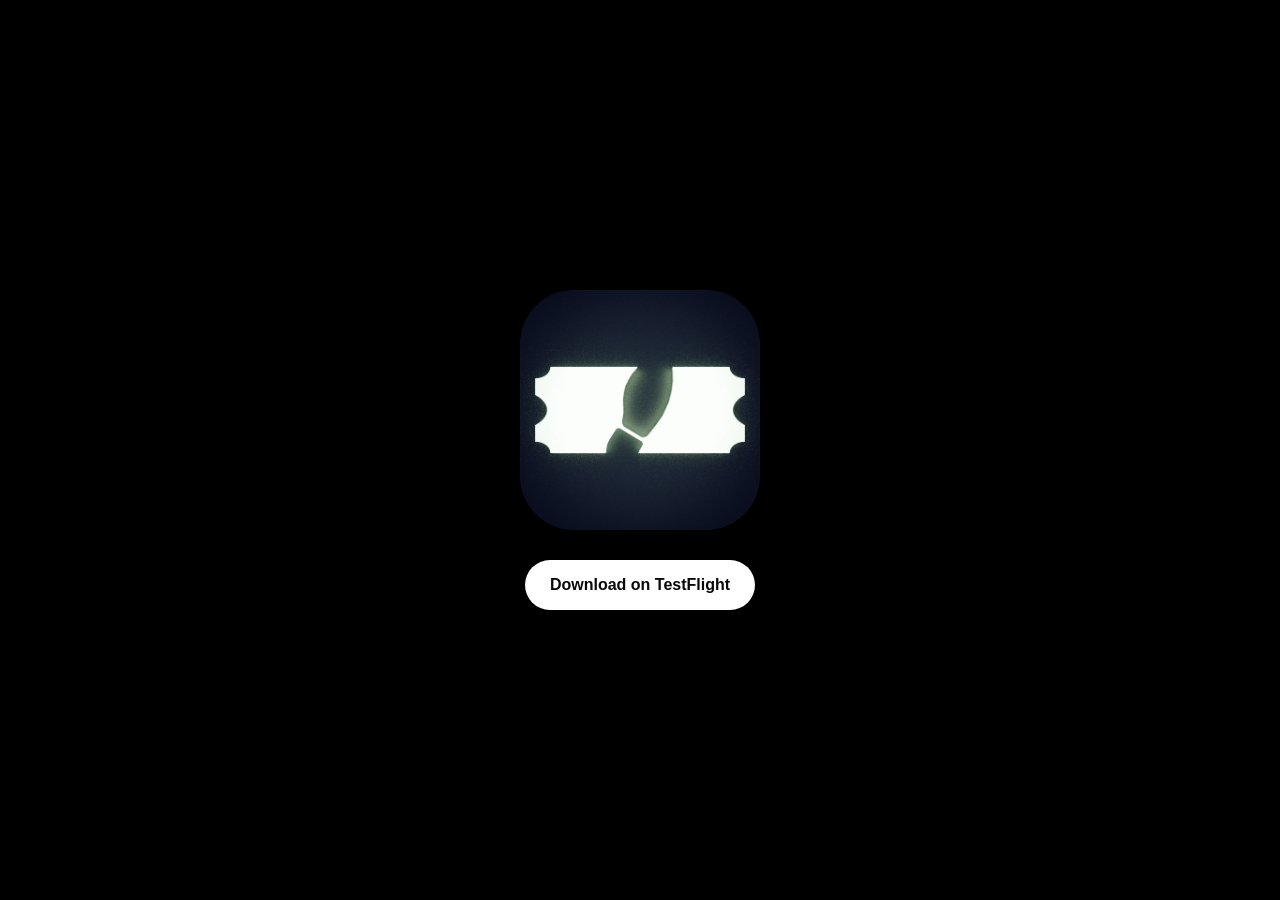
==== index.html @ 6cc43b54 "Add Vestigo landing page" ====
<!doctype html>
<html lang="en">
<head>
  <meta charset="utf-8">
  <meta name="viewport" content="width=device-width, initial-scale=1">
  <meta name="theme-color" content="#000000">
  <meta name="description" content="Get Vestigo on TestFlight.">
  <title>Vestigo</title>
  <link rel="icon" type="image/png" href="vestigo-app-icon.png">
  <style>
    * { box-sizing: border-box; }
    html, body { min-height: 100%; margin: 0; }
    body {
      min-height: 100svh;
      display: grid;
      place-items: center;
      padding: 24px;
      background: #000;
      color: #fff;
      font-family: -apple-system, BlinkMacSystemFont, "Segoe UI", sans-serif;
    }
    main { display: flex; flex-direction: column; align-items: center; gap: 30px; }
    img { display: block; width: min(58vw, 240px); height: auto; border-radius: 22.37%; }
    a {
      display: inline-flex;
      min-height: 50px;
      align-items: center;
      justify-content: center;
      padding: 0 25px;
      border-radius: 999px;
      background: #fff;
      color: #090909;
      font-size: 16px;
      font-weight: 600;
      text-decoration: none;
      transition: background-color 150ms ease, transform 150ms ease;
    }
    a:hover { background: #e7e7e7; transform: translateY(-1px); }
    a:focus-visible { outline: 3px solid #9aeb9a; outline-offset: 4px; }
    @media (prefers-reduced-motion: reduce) { a { transition: none; } }
  </style>
</head>
<body>
  <main aria-label="Vestigo">
    <img src="vestigo-app-icon.png" alt="Vestigo app icon" width="1024" height="1024">
    <a href="https://testflight.apple.com/join/zbvP2WEx">Download on TestFlight</a>
  </main>
</body>
</html>
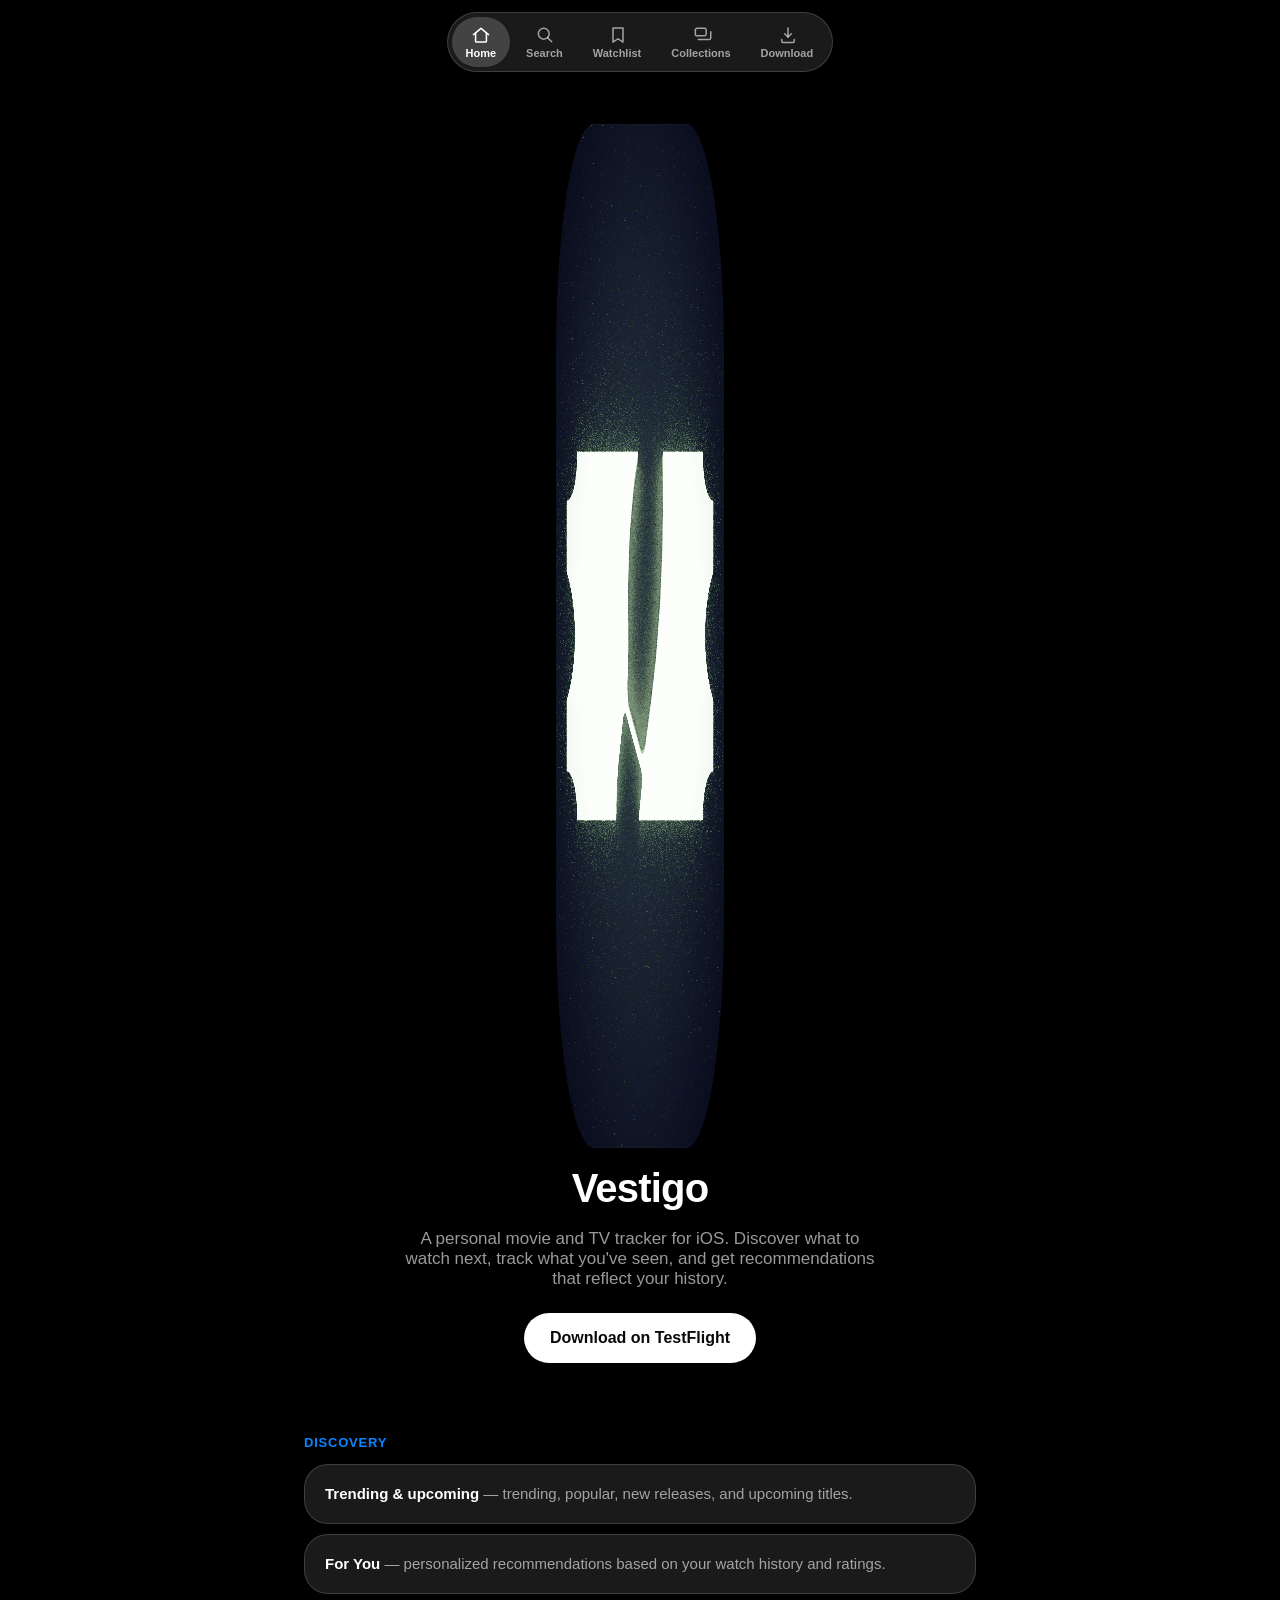
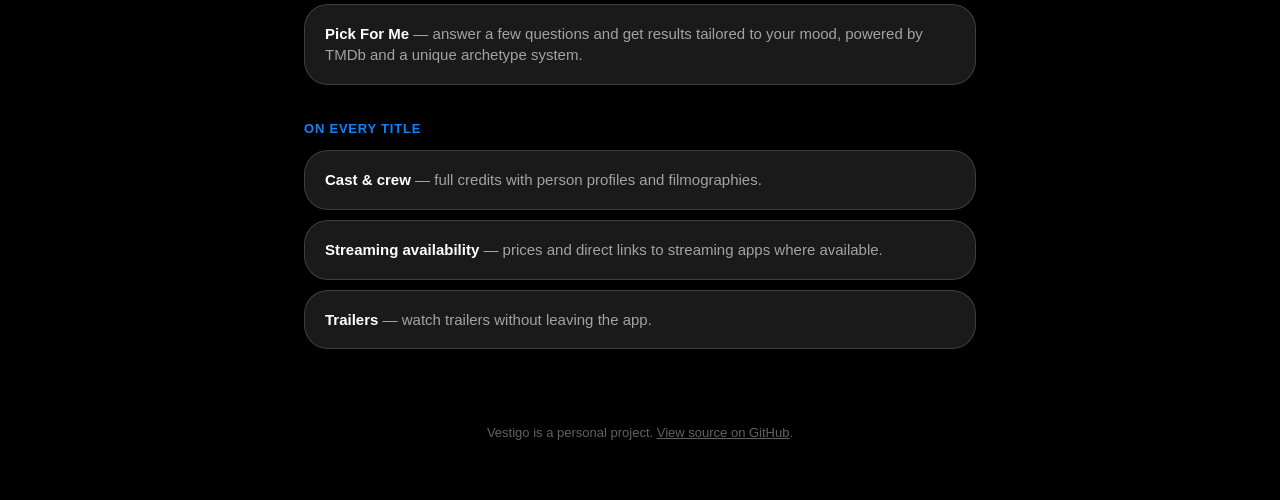
==== commit 0af9e821: "Add friend/media landing pages, five-tab homepage, and AASA config" ====
--- a/index.html
+++ b/index.html
@@ -4,46 +4,269 @@
   <meta charset="utf-8">
   <meta name="viewport" content="width=device-width, initial-scale=1">
   <meta name="theme-color" content="#000000">
-  <meta name="description" content="Get Vestigo on TestFlight.">
-  <title>Vestigo</title>
+  <meta name="description" content="Vestigo — a personal movie and TV tracker for iOS. Discover what to watch next, track what you've seen, and get recommendations that reflect your history.">
+  <title>Vestigo — Track what you watch</title>
   <link rel="icon" type="image/png" href="vestigo-app-icon.png">
+  <link rel="stylesheet" href="assets/site.css">
+  <noscript><style>.fade-in { opacity: 1 !important; transform: none !important; }</style></noscript>
   <style>
-    * { box-sizing: border-box; }
-    html, body { min-height: 100%; margin: 0; }
-    body {
-      min-height: 100svh;
-      display: grid;
-      place-items: center;
-      padding: 24px;
-      background: #000;
-      color: #fff;
-      font-family: -apple-system, BlinkMacSystemFont, "Segoe UI", sans-serif;
-    }
-    main { display: flex; flex-direction: column; align-items: center; gap: 30px; }
-    img { display: block; width: min(58vw, 240px); height: auto; border-radius: 22.37%; }
-    a {
+    header.hero {
+      display: flex;
+      flex-direction: column;
+      align-items: center;
+      text-align: center;
+      gap: 18px;
+      padding: 40px 0 36px;
+    }
+    h1.title {
+      font-size: clamp(28px, 6vw, 40px);
+      font-weight: 800;
+      letter-spacing: -0.02em;
+      margin: 0;
+    }
+    p.tagline {
+      font-size: 17px;
+      color: var(--text-secondary);
+      max-width: 480px;
+      margin: 0;
+    }
+    .hero-actions { display: flex; gap: 12px; flex-wrap: wrap; justify-content: center; margin-top: 6px; }
+
+    /* Tab nav — mirrors the app's own five-tab TabView (Home, Search,
+       Watchlist, Collections, Friends), with Friends swapped for the
+       web-only Download tab since there's no account system here. */
+    nav.tabs {
+      position: sticky;
+      top: 0;
+      z-index: 10;
+      display: flex;
+      justify-content: center;
+      padding: 12px 0;
+      background: linear-gradient(to bottom, rgba(0,0,0,0.97), rgba(0,0,0,0.8) 70%, transparent);
+    }
+    .tab-bar {
       display: inline-flex;
-      min-height: 50px;
+      gap: 2px;
+      padding: 4px;
+      border-radius: var(--radius-pill);
+      background: var(--glass-fill);
+      border: 1px solid var(--glass-stroke);
+      backdrop-filter: blur(20px);
+      -webkit-backdrop-filter: blur(20px);
+      max-width: 100%;
+      overflow-x: auto;
+    }
+    .tab-btn {
+      display: flex;
+      flex-direction: column;
+      align-items: center;
+      gap: 2px;
+      border: none;
+      background: transparent;
+      color: var(--text-secondary);
+      font-size: 11px;
+      font-weight: 600;
+      padding: 8px 14px;
+      border-radius: calc(var(--radius-pill) - 4px);
+      cursor: pointer;
+      transition: background-color 200ms ease, color 200ms ease;
+      white-space: nowrap;
+    }
+    .tab-btn svg { width: 20px; height: 20px; }
+    .tab-btn.active {
+      background: rgba(255, 255, 255, 0.18);
+      color: var(--text);
+    }
+
+    section.panel { display: none; }
+    section.panel.active { display: block; }
+
+    .feature-group { margin: 36px 0; }
+    .feature-group h2 {
+      font-size: 13px;
+      font-weight: 700;
+      text-transform: uppercase;
+      letter-spacing: 0.06em;
+      color: var(--accent);
+      margin: 0 0 14px;
+    }
+    .feature-card {
+      padding: 18px 20px;
+      margin-bottom: 10px;
+    }
+    .feature-card p { margin: 0; color: var(--text-secondary); font-size: 15px; line-height: 1.45; }
+    .feature-card strong { color: var(--text); font-weight: 600; }
+
+    .panel-intro { text-align: center; padding: 44px 0 8px; }
+    .panel-intro .icon-badge {
+      width: 56px;
+      height: 56px;
+      border-radius: 16px;
+      display: flex;
       align-items: center;
       justify-content: center;
-      padding: 0 25px;
-      border-radius: 999px;
-      background: #fff;
-      color: #090909;
-      font-size: 16px;
-      font-weight: 600;
-      text-decoration: none;
-      transition: background-color 150ms ease, transform 150ms ease;
-    }
-    a:hover { background: #e7e7e7; transform: translateY(-1px); }
-    a:focus-visible { outline: 3px solid #9aeb9a; outline-offset: 4px; }
-    @media (prefers-reduced-motion: reduce) { a { transition: none; } }
+      margin: 0 auto 16px;
+      color: var(--accent);
+    }
+    .panel-intro .icon-badge svg { width: 28px; height: 28px; }
+    .panel-intro h1 { font-size: 26px; margin: 0 0 8px; }
+    .panel-intro p { color: var(--text-secondary); margin: 0 auto; max-width: 440px; }
+
+    .download-panel {
+      display: flex;
+      flex-direction: column;
+      align-items: center;
+      text-align: center;
+      gap: 22px;
+      padding: 44px 0 80px;
+    }
+    .download-panel .glass { padding: 28px 24px; width: 100%; max-width: 420px; }
+
+    footer {
+      text-align: center;
+      padding: 40px 0 60px;
+      color: var(--text-tertiary);
+      font-size: 13px;
+    }
+    footer a { text-decoration: underline; }
   </style>
 </head>
 <body>
-  <main aria-label="Vestigo">
-    <img src="vestigo-app-icon.png" alt="Vestigo app icon" width="1024" height="1024">
-    <a href="https://testflight.apple.com/join/zbvP2WEx">Download on TestFlight</a>
+  <nav class="tabs">
+    <div class="tab-bar" role="tablist" aria-label="Vestigo site sections">
+      <button class="tab-btn active" data-panel="home" role="tab" aria-selected="true">
+        <svg viewBox="0 0 24 24" fill="none" stroke="currentColor" stroke-width="1.8" stroke-linecap="round" stroke-linejoin="round"><path d="M3 11.5 12 4l9 7.5"/><path d="M5.5 10v9.5A1 1 0 0 0 6.5 20.5h11a1 1 0 0 0 1-1V10"/></svg>
+        Home
+      </button>
+      <button class="tab-btn" data-panel="search" role="tab" aria-selected="false">
+        <svg viewBox="0 0 24 24" fill="none" stroke="currentColor" stroke-width="1.8" stroke-linecap="round" stroke-linejoin="round"><circle cx="10.5" cy="10.5" r="6.5"/><path d="M20 20l-4.8-4.8"/></svg>
+        Search
+      </button>
+      <button class="tab-btn" data-panel="watchlist" role="tab" aria-selected="false">
+        <svg viewBox="0 0 24 24" fill="none" stroke="currentColor" stroke-width="1.8" stroke-linecap="round" stroke-linejoin="round"><path d="M6 3.5h12v17l-6-4-6 4z"/></svg>
+        Watchlist
+      </button>
+      <button class="tab-btn" data-panel="collections" role="tab" aria-selected="false">
+        <svg viewBox="0 0 24 24" fill="none" stroke="currentColor" stroke-width="1.8" stroke-linecap="round" stroke-linejoin="round"><rect x="4" y="4" width="13" height="9" rx="2"/><path d="M7.5 17.5h13a2 2 0 0 0 2-2V8"/></svg>
+        Collections
+      </button>
+      <button class="tab-btn" data-panel="download" role="tab" aria-selected="false">
+        <svg viewBox="0 0 24 24" fill="none" stroke="currentColor" stroke-width="1.8" stroke-linecap="round" stroke-linejoin="round"><path d="M12 3.5v11"/><path d="M8 10.5l4 4 4-4"/><path d="M4.5 17.5v2A1.5 1.5 0 0 0 6 21h12a1.5 1.5 0 0 0 1.5-1.5v-2"/></svg>
+        Download
+      </button>
+    </div>
+  </nav>
+
+  <main class="wrap">
+    <section id="panel-home" class="panel active">
+      <header class="hero fade-in">
+        <img src="vestigo-app-icon.png" alt="Vestigo app icon" class="app-icon" width="1024" height="1024">
+        <h1 class="title">Vestigo</h1>
+        <p class="tagline">A personal movie and TV tracker for iOS. Discover what to watch next, track what you've seen, and get recommendations that reflect your history.</p>
+        <div class="hero-actions">
+          <a class="btn btn-primary" href="https://testflight.apple.com/join/zbvP2WEx" target="_blank" rel="noopener noreferrer">Download on TestFlight</a>
+        </div>
+      </header>
+
+      <div class="feature-group fade-in">
+        <h2>Discovery</h2>
+        <div class="glass feature-card"><p><strong>Trending &amp; upcoming</strong> — trending, popular, new releases, and upcoming titles.</p></div>
+        <div class="glass feature-card"><p><strong>For You</strong> — personalized recommendations based on your watch history and ratings.</p></div>
+        <div class="glass feature-card"><p><strong>Pick For Me</strong> — answer a few questions and get results tailored to your mood, powered by TMDb and a unique archetype system.</p></div>
+      </div>
+
+      <div class="feature-group fade-in">
+        <h2>On every title</h2>
+        <div class="glass feature-card"><p><strong>Cast &amp; crew</strong> — full credits with person profiles and filmographies.</p></div>
+        <div class="glass feature-card"><p><strong>Streaming availability</strong> — prices and direct links to streaming apps where available.</p></div>
+        <div class="glass feature-card"><p><strong>Trailers</strong> — watch trailers without leaving the app.</p></div>
+      </div>
+    </section>
+
+    <section id="panel-search" class="panel">
+      <div class="panel-intro fade-in">
+        <div class="icon-badge glass"><svg viewBox="0 0 24 24" fill="none" stroke="currentColor" stroke-width="1.8" stroke-linecap="round" stroke-linejoin="round"><circle cx="10.5" cy="10.5" r="6.5"/><path d="M20 20l-4.8-4.8"/></svg></div>
+        <h1>Search</h1>
+        <p>Find exactly what you're in the mood for.</p>
+      </div>
+      <div class="feature-group fade-in">
+        <div class="glass feature-card"><p><strong>Find anything</strong> — search titles or people by name.</p></div>
+        <div class="glass feature-card"><p><strong>Genre browsing</strong> — collections for every genre and franchise, right from the empty state.</p></div>
+        <div class="glass feature-card"><p><strong>Filters</strong> — narrow results by runtime, release date, and minimum rating.</p></div>
+      </div>
+    </section>
+
+    <section id="panel-watchlist" class="panel">
+      <div class="panel-intro fade-in">
+        <div class="icon-badge glass"><svg viewBox="0 0 24 24" fill="none" stroke="currentColor" stroke-width="1.8" stroke-linecap="round" stroke-linejoin="round"><path d="M6 3.5h12v17l-6-4-6 4z"/></svg></div>
+        <h1>Watchlist</h1>
+        <p>Everything you've saved, and everything you've seen.</p>
+      </div>
+      <div class="feature-group fade-in">
+        <div class="glass feature-card"><p><strong>Watched &amp; watchlist</strong> — mark movies and series as watched or save them for later.</p></div>
+        <div class="glass feature-card"><p><strong>Ratings</strong> — rate what you've seen from 1–5, with half-star increments.</p></div>
+        <div class="glass feature-card"><p><strong>Episode progress</strong> — track season and episode progress for TV series.</p></div>
+        <div class="glass feature-card"><p><strong>Not interested</strong> — hide items you don't want to see again.</p></div>
+      </div>
+    </section>
+
+    <section id="panel-collections" class="panel">
+      <div class="panel-intro fade-in">
+        <div class="icon-badge glass"><svg viewBox="0 0 24 24" fill="none" stroke="currentColor" stroke-width="1.8" stroke-linecap="round" stroke-linejoin="round"><rect x="4" y="4" width="13" height="9" rx="2"/><path d="M7.5 17.5h13a2 2 0 0 0 2-2V8"/></svg></div>
+        <h1>Collections</h1>
+        <p>Organize your library, your way — or let Vestigo do it.</p>
+      </div>
+      <div class="feature-group fade-in">
+        <div class="glass feature-card"><p><strong>Custom collections</strong> — group titles any way you like.</p></div>
+        <div class="glass feature-card"><p><strong>Automatic grouping</strong> — franchise and series collections are suggested automatically as you log more titles.</p></div>
+      </div>
+    </section>
+
+    <section id="panel-download" class="panel">
+      <div class="download-panel fade-in">
+        <img src="vestigo-app-icon.png" alt="Vestigo app icon" class="app-icon" width="1024" height="1024">
+        <h1 class="title">Get Vestigo</h1>
+        <div class="glass">
+          <p class="sub" style="margin: 0 0 16px;">Vestigo is currently distributed through TestFlight while it's in beta.</p>
+          <a class="btn btn-primary btn-block" href="https://testflight.apple.com/join/zbvP2WEx" target="_blank" rel="noopener noreferrer">Download on TestFlight</a>
+        </div>
+        <p class="small">iOS 26.0 or later required.</p>
+        <p class="small">Friends, watchlists, and collections all live in the app itself — no account or website login needed. Add friends via invite link or QR code once you're in.</p>
+      </div>
+    </section>
   </main>
+
+  <footer>
+    Vestigo is a personal project. <a href="https://github.com/jbhswift/Vestigo" target="_blank" rel="noopener noreferrer">View source on GitHub</a>.
+  </footer>
+
+  <script src="assets/site.js"></script>
+  <script>
+    document.querySelectorAll(".tab-btn").forEach((btn) => {
+      btn.addEventListener("click", () => {
+        document.querySelectorAll(".tab-btn").forEach((b) => {
+          b.classList.remove("active");
+          b.setAttribute("aria-selected", "false");
+        });
+        btn.classList.add("active");
+        btn.setAttribute("aria-selected", "true");
+
+        const target = btn.dataset.panel;
+        document.querySelectorAll(".panel").forEach((panel) => {
+          panel.classList.toggle("active", panel.id === `panel-${target}`);
+        });
+
+        window.scrollTo({ top: 0, behavior: "instant" });
+        history.replaceState(null, "", target === "home" ? "#" : `#${target}`);
+        initFadeInOnScroll();
+      });
+    });
+
+    const initialTab = location.hash.replace("#", "") || "home";
+    const initialBtn = document.querySelector(`.tab-btn[data-panel="${initialTab}"]`);
+    if (initialBtn && initialTab !== "home") initialBtn.click();
+
+    initFadeInOnScroll();
+  </script>
 </body>
 </html>
--- a/assets/site.css
+++ b/assets/site.css
@@ -0,0 +1,118 @@
+/* Vestigo web design system — mirrors the iOS app's dark theme, liquid-glass
+   cards, and pill buttons (see Vestigo/Views/ViewModifiers.swift liquidGlass). */
+
+:root {
+  color-scheme: dark;
+  --bg: #000000;
+  --bg-elevated: #0a0a0a;
+  --text: #ffffff;
+  --text-secondary: rgba(255, 255, 255, 0.6);
+  --text-tertiary: rgba(255, 255, 255, 0.38);
+  --accent: #0a84ff;
+  --glass-fill: rgba(255, 255, 255, 0.10);
+  --glass-fill-strong: rgba(255, 255, 255, 0.16);
+  --glass-stroke: rgba(255, 255, 255, 0.16);
+  --glass-shadow: rgba(0, 0, 0, 0.22);
+  --radius-card: 24px;
+  --radius-sheet: 32px;
+  --radius-pill: 999px;
+  --max-width: 720px;
+}
+
+* { box-sizing: border-box; }
+
+html, body {
+  margin: 0;
+  min-height: 100%;
+}
+
+body {
+  min-height: 100svh;
+  background: var(--bg);
+  color: var(--text);
+  font-family: -apple-system, BlinkMacSystemFont, "SF Pro Text", "Segoe UI", sans-serif;
+  -webkit-font-smoothing: antialiased;
+}
+
+img { display: block; max-width: 100%; }
+
+a { color: inherit; text-decoration: none; }
+
+.wrap {
+  max-width: var(--max-width);
+  margin: 0 auto;
+  padding: 0 24px;
+}
+
+/* Liquid-glass surface — translucent fill + hairline stroke + soft shadow,
+   matching LiquidGlassModifier's pre-iOS-26 fallback (ultraThinMaterial). */
+.glass {
+  background: var(--glass-fill);
+  border: 1px solid var(--glass-stroke);
+  border-radius: var(--radius-card);
+  backdrop-filter: blur(20px);
+  -webkit-backdrop-filter: blur(20px);
+  box-shadow: 0 10px 18px var(--glass-shadow);
+}
+
+/* Pill buttons */
+.btn {
+  display: inline-flex;
+  align-items: center;
+  justify-content: center;
+  gap: 8px;
+  min-height: 50px;
+  padding: 0 26px;
+  border-radius: var(--radius-pill);
+  font-size: 16px;
+  font-weight: 600;
+  border: none;
+  cursor: pointer;
+  transition: background-color 150ms ease, transform 150ms ease, opacity 150ms ease;
+  white-space: nowrap;
+}
+
+.btn:active { transform: translateY(1px) scale(0.98); }
+
+.btn-primary {
+  background: #ffffff;
+  color: #090909;
+}
+.btn-primary:hover { background: #e7e7e7; }
+
+.btn-glass {
+  background: var(--glass-fill-strong);
+  color: var(--text);
+  border: 1px solid var(--glass-stroke);
+  backdrop-filter: blur(20px);
+  -webkit-backdrop-filter: blur(20px);
+}
+.btn-glass:hover { background: rgba(255, 255, 255, 0.22); }
+
+.btn-block { width: 100%; }
+
+.btn:disabled { opacity: 0.5; cursor: default; }
+
+@media (prefers-reduced-motion: reduce) {
+  .btn, .fade-in { transition: none; }
+}
+
+/* Scroll/entrance animation, applied via IntersectionObserver in site.js */
+.fade-in {
+  opacity: 0;
+  transform: translateY(16px);
+  transition: opacity 600ms ease, transform 600ms ease;
+}
+.fade-in.is-visible {
+  opacity: 1;
+  transform: translateY(0);
+}
+
+.app-icon {
+  width: min(40vw, 168px);
+  border-radius: 22.37%; /* matches the app icon's own squircle mask */
+  box-shadow: 0 12px 32px rgba(0, 0, 0, 0.5);
+}
+
+.small { font-size: 13px; color: var(--text-tertiary); }
+.sub { color: var(--text-secondary); }
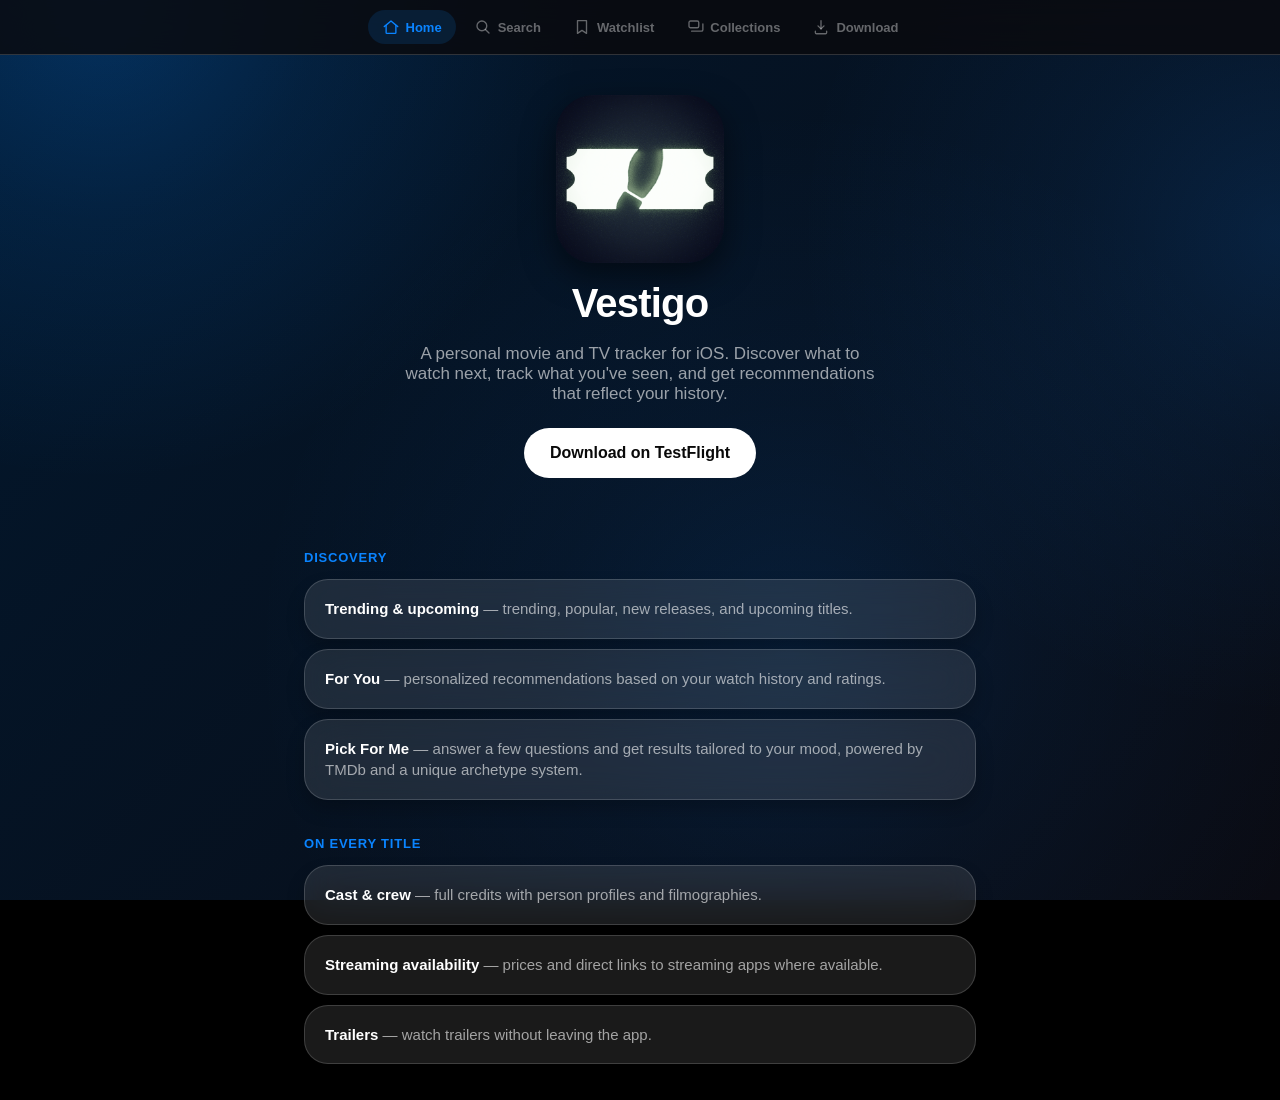
==== commit e17ed7cc: "Fix icon stretch, top nav, glass button, soften background glow, add About section" ====
--- a/index.html
+++ b/index.html
@@ -32,7 +32,7 @@
     }
     .hero-actions { display: flex; gap: 12px; flex-wrap: wrap; justify-content: center; margin-top: 6px; }
 
-    /* Tab nav — mirrors the app's own five-tab TabView (Home, Search,
+    /* Tab bar — a top menu bar covering the app's own five tabs (Home, Search,
        Watchlist, Collections, Friends), with Friends swapped for the
        web-only Download tab since there's no account system here. */
     nav.tabs {
@@ -41,41 +41,37 @@
       z-index: 10;
       display: flex;
       justify-content: center;
-      padding: 12px 0;
-      background: linear-gradient(to bottom, rgba(0,0,0,0.97), rgba(0,0,0,0.8) 70%, transparent);
-    }
-    .tab-bar {
-      display: inline-flex;
-      gap: 2px;
-      padding: 4px;
-      border-radius: var(--radius-pill);
-      background: var(--glass-fill);
-      border: 1px solid var(--glass-stroke);
+      gap: 4px;
+      padding: 10px max(12px, env(safe-area-inset-left));
+      background: rgba(10, 10, 14, 0.82);
+      border-bottom: 1px solid var(--glass-stroke);
       backdrop-filter: blur(20px);
       -webkit-backdrop-filter: blur(20px);
-      max-width: 100%;
       overflow-x: auto;
     }
     .tab-btn {
       display: flex;
-      flex-direction: column;
       align-items: center;
-      gap: 2px;
+      gap: 6px;
       border: none;
       background: transparent;
-      color: var(--text-secondary);
-      font-size: 11px;
+      color: var(--text-tertiary);
+      font-size: 13px;
       font-weight: 600;
       padding: 8px 14px;
-      border-radius: calc(var(--radius-pill) - 4px);
+      border-radius: var(--radius-pill);
       cursor: pointer;
-      transition: background-color 200ms ease, color 200ms ease;
+      transition: color 200ms ease, background-color 200ms ease;
       white-space: nowrap;
     }
-    .tab-btn svg { width: 20px; height: 20px; }
-    .tab-btn.active {
-      background: rgba(255, 255, 255, 0.18);
-      color: var(--text);
+    .tab-btn svg { width: 18px; height: 18px; flex-shrink: 0; }
+    .tab-btn.active { color: var(--accent); background: rgba(10, 132, 255, 0.14); }
+
+    /* Icon-only on narrow phones — five icon+label pairs don't fit under ~430px. */
+    @media (max-width: 430px) {
+      nav.tabs { gap: 2px; padding: 8px max(6px, env(safe-area-inset-left)); }
+      .tab-btn { padding: 8px 12px; }
+      .tab-btn .label { display: none; }
     }
 
     section.panel { display: none; }
@@ -118,43 +114,69 @@
       align-items: center;
       text-align: center;
       gap: 22px;
-      padding: 44px 0 80px;
+      padding: 44px 0 24px;
     }
     .download-panel .glass { padding: 28px 24px; width: 100%; max-width: 420px; }
 
-    footer {
+    /* About — mirrors AboutInfoView.swift's Settings > About tab. */
+    .about-section {
       text-align: center;
-      padding: 40px 0 60px;
-      color: var(--text-tertiary);
-      font-size: 13px;
-    }
-    footer a { text-decoration: underline; }
+      padding: 8px 0 48px;
+      border-top: 1px solid var(--glass-stroke);
+      margin-top: 8px;
+    }
+    .about-section h2 {
+      font-size: 22px;
+      font-weight: 800;
+      margin: 32px 0 4px;
+    }
+    .about-links { display: flex; gap: 10px; justify-content: center; margin: 18px 0; flex-wrap: wrap; }
+    .about-links .btn { padding: 0 18px; min-height: 40px; font-size: 14px; }
+    .about-disclaimers {
+      display: flex;
+      flex-direction: column;
+      gap: 8px;
+      max-width: 480px;
+      margin: 0 auto 32px;
+    }
+    .about-disclaimers p { margin: 0; font-size: 13px; color: var(--text-tertiary); }
+    .attribution-intro { max-width: 480px; margin: 0 auto 20px; }
+    .attribution-list { display: flex; flex-direction: column; gap: 14px; max-width: 440px; margin: 0 auto; }
+    .attribution-row {
+      display: flex;
+      flex-direction: column;
+      gap: 2px;
+      padding: 14px 18px;
+      border-radius: 16px;
+      transition: background-color 150ms ease;
+    }
+    .attribution-row:hover { background: rgba(255, 255, 255, 0.06); }
+    .attribution-name { font-size: 14px; font-weight: 700; }
+    .attribution-desc { font-size: 12.5px; color: var(--text-tertiary); line-height: 1.4; }
   </style>
 </head>
 <body>
-  <nav class="tabs">
-    <div class="tab-bar" role="tablist" aria-label="Vestigo site sections">
-      <button class="tab-btn active" data-panel="home" role="tab" aria-selected="true">
-        <svg viewBox="0 0 24 24" fill="none" stroke="currentColor" stroke-width="1.8" stroke-linecap="round" stroke-linejoin="round"><path d="M3 11.5 12 4l9 7.5"/><path d="M5.5 10v9.5A1 1 0 0 0 6.5 20.5h11a1 1 0 0 0 1-1V10"/></svg>
-        Home
-      </button>
-      <button class="tab-btn" data-panel="search" role="tab" aria-selected="false">
-        <svg viewBox="0 0 24 24" fill="none" stroke="currentColor" stroke-width="1.8" stroke-linecap="round" stroke-linejoin="round"><circle cx="10.5" cy="10.5" r="6.5"/><path d="M20 20l-4.8-4.8"/></svg>
-        Search
-      </button>
-      <button class="tab-btn" data-panel="watchlist" role="tab" aria-selected="false">
-        <svg viewBox="0 0 24 24" fill="none" stroke="currentColor" stroke-width="1.8" stroke-linecap="round" stroke-linejoin="round"><path d="M6 3.5h12v17l-6-4-6 4z"/></svg>
-        Watchlist
-      </button>
-      <button class="tab-btn" data-panel="collections" role="tab" aria-selected="false">
-        <svg viewBox="0 0 24 24" fill="none" stroke="currentColor" stroke-width="1.8" stroke-linecap="round" stroke-linejoin="round"><rect x="4" y="4" width="13" height="9" rx="2"/><path d="M7.5 17.5h13a2 2 0 0 0 2-2V8"/></svg>
-        Collections
-      </button>
-      <button class="tab-btn" data-panel="download" role="tab" aria-selected="false">
-        <svg viewBox="0 0 24 24" fill="none" stroke="currentColor" stroke-width="1.8" stroke-linecap="round" stroke-linejoin="round"><path d="M12 3.5v11"/><path d="M8 10.5l4 4 4-4"/><path d="M4.5 17.5v2A1.5 1.5 0 0 0 6 21h12a1.5 1.5 0 0 0 1.5-1.5v-2"/></svg>
-        Download
-      </button>
-    </div>
+  <nav class="tabs" role="tablist" aria-label="Vestigo site sections">
+    <button class="tab-btn active" data-panel="home" role="tab" aria-selected="true">
+      <svg viewBox="0 0 24 24" fill="none" stroke="currentColor" stroke-width="1.8" stroke-linecap="round" stroke-linejoin="round"><path d="M3 11.5 12 4l9 7.5"/><path d="M5.5 10v9.5A1 1 0 0 0 6.5 20.5h11a1 1 0 0 0 1-1V10"/></svg>
+      <span class="label">Home</span>
+    </button>
+    <button class="tab-btn" data-panel="search" role="tab" aria-selected="false">
+      <svg viewBox="0 0 24 24" fill="none" stroke="currentColor" stroke-width="1.8" stroke-linecap="round" stroke-linejoin="round"><circle cx="10.5" cy="10.5" r="6.5"/><path d="M20 20l-4.8-4.8"/></svg>
+      <span class="label">Search</span>
+    </button>
+    <button class="tab-btn" data-panel="watchlist" role="tab" aria-selected="false">
+      <svg viewBox="0 0 24 24" fill="none" stroke="currentColor" stroke-width="1.8" stroke-linecap="round" stroke-linejoin="round"><path d="M6 3.5h12v17l-6-4-6 4z"/></svg>
+      <span class="label">Watchlist</span>
+    </button>
+    <button class="tab-btn" data-panel="collections" role="tab" aria-selected="false">
+      <svg viewBox="0 0 24 24" fill="none" stroke="currentColor" stroke-width="1.8" stroke-linecap="round" stroke-linejoin="round"><rect x="4" y="4" width="13" height="9" rx="2"/><path d="M7.5 17.5h13a2 2 0 0 0 2-2V8"/></svg>
+      <span class="label">Collections</span>
+    </button>
+    <button class="tab-btn" data-panel="download" role="tab" aria-selected="false">
+      <svg viewBox="0 0 24 24" fill="none" stroke="currentColor" stroke-width="1.8" stroke-linecap="round" stroke-linejoin="round"><path d="M12 3.5v11"/><path d="M8 10.5l4 4 4-4"/><path d="M4.5 17.5v2A1.5 1.5 0 0 0 6 21h12a1.5 1.5 0 0 0 1.5-1.5v-2"/></svg>
+      <span class="label">Download</span>
+    </button>
   </nav>
 
   <main class="wrap">
@@ -231,14 +253,55 @@
           <a class="btn btn-primary btn-block" href="https://testflight.apple.com/join/zbvP2WEx" target="_blank" rel="noopener noreferrer">Download on TestFlight</a>
         </div>
         <p class="small">iOS 26.0 or later required.</p>
-        <p class="small">Friends, watchlists, and collections all live in the app itself — no account or website login needed. Add friends via invite link or QR code once you're in.</p>
+      </div>
+
+      <div class="about-section fade-in">
+        <h2>About</h2>
+        <p class="sub">Created by Jojo Hyman.</p>
+        <div class="about-links">
+          <a class="btn btn-ghost" href="https://github.com/Kyrbiis/Vestigo" target="_blank" rel="noopener noreferrer">GitHub</a>
+          <a class="btn btn-ghost" href="mailto:vestigosupport@gmail.com">Send Feedback</a>
+        </div>
+        <div class="about-disclaimers">
+          <p>Your library and preferences are stored on-device and in iCloud where enabled.</p>
+          <p>Vestigo was vibe coded: AI assisted with code implementation, while the product thinking, decisions, review, and non-coding work were all done by people.</p>
+          <p>Vestigo is not affiliated with TMDB, IMDb, OMDb, TheTVDB, Watchmode, YouTube, Wikimedia, or their parent companies.</p>
+        </div>
+
+        <p class="sub attribution-intro">Vestigo combines catalog, ratings, recommendations, availability, trailer, and open-knowledge data from the following services:</p>
+        <div class="attribution-list">
+          <a class="attribution-row" href="https://www.themoviedb.org/" target="_blank" rel="noopener noreferrer">
+            <span class="attribution-name">TMDB</span>
+            <span class="attribution-desc">This product uses the TMDB API but is not endorsed or certified by TMDB.</span>
+          </a>
+          <a class="attribution-row" href="https://api.watchmode.com/" target="_blank" rel="noopener noreferrer">
+            <span class="attribution-name">Watchmode</span>
+            <span class="attribution-desc">Streaming availability and provider data are provided in part by Watchmode.</span>
+          </a>
+          <a class="attribution-row" href="https://thetvdb.com/" target="_blank" rel="noopener noreferrer">
+            <span class="attribution-name">TheTVDB</span>
+            <span class="attribution-desc">Series, season, episode, and franchise metadata are provided in part by TheTVDB.</span>
+          </a>
+          <a class="attribution-row" href="https://www.omdbapi.com/" target="_blank" rel="noopener noreferrer">
+            <span class="attribution-name">OMDb</span>
+            <span class="attribution-desc">This product uses the OMDb API but is not endorsed or certified by OMDb or IMDb. Ratings and movie data are provided in part by The Open Movie Database and IMDb.</span>
+          </a>
+          <a class="attribution-row" href="https://www.youtube.com/" target="_blank" rel="noopener noreferrer">
+            <span class="attribution-name">YouTube</span>
+            <span class="attribution-desc">Trailer playback uses embedded YouTube videos where available.</span>
+          </a>
+          <a class="attribution-row" href="https://www.amctheatres.com/" target="_blank" rel="noopener noreferrer">
+            <span class="attribution-name">AMC Theatres</span>
+            <span class="attribution-desc">Cinema showtimes and theatre locations are provided by AMC Theatres.</span>
+          </a>
+          <a class="attribution-row" href="https://www.wikidata.org/" target="_blank" rel="noopener noreferrer">
+            <span class="attribution-name">Wikidata and Wikipedia</span>
+            <span class="attribution-desc">Original-media and knowledge links use Wikimedia projects and their content licenses.</span>
+          </a>
+        </div>
       </div>
     </section>
   </main>
-
-  <footer>
-    Vestigo is a personal project. <a href="https://github.com/jbhswift/Vestigo" target="_blank" rel="noopener noreferrer">View source on GitHub</a>.
-  </footer>
 
   <script src="assets/site.js"></script>
   <script>
--- a/assets/site.css
+++ b/assets/site.css
@@ -10,7 +10,6 @@
   --text-tertiary: rgba(255, 255, 255, 0.38);
   --accent: #0a84ff;
   --glass-fill: rgba(255, 255, 255, 0.10);
-  --glass-fill-strong: rgba(255, 255, 255, 0.16);
   --glass-stroke: rgba(255, 255, 255, 0.16);
   --glass-shadow: rgba(0, 0, 0, 0.22);
   --radius-card: 24px;
@@ -28,13 +27,30 @@
 
 body {
   min-height: 100svh;
+  position: relative;
   background: var(--bg);
   color: var(--text);
   font-family: -apple-system, BlinkMacSystemFont, "SF Pro Text", "Segoe UI", sans-serif;
   -webkit-font-smoothing: antialiased;
+  overflow-x: hidden;
 }
 
-img { display: block; max-width: 100%; }
+/* Matches AppBackground in Vestigo/Views/BaseScreen.swift: a top-left→bottom-right
+   gradient from the accent color into near-black, plus three soft accent-colored
+   glow blobs. Fixed so it reads the same while scrolling, like the app's backdrop. */
+body::before {
+  content: "";
+  position: fixed;
+  inset: 0;
+  z-index: -1;
+  background:
+    radial-gradient(circle 480px at 8% 0%, rgba(10, 132, 255, 0.24) 0%, rgba(10, 132, 255, 0.10) 45%, transparent 100%),
+    radial-gradient(circle 480px at 100% 26%, rgba(10, 132, 255, 0.16) 0%, rgba(10, 132, 255, 0.07) 45%, transparent 100%),
+    radial-gradient(circle 540px at 62% 72%, rgba(10, 132, 255, 0.12) 0%, rgba(10, 132, 255, 0.05) 45%, transparent 100%),
+    linear-gradient(135deg, rgba(10, 132, 255, 0.18), rgb(10, 11, 19));
+}
+
+img { display: block; max-width: 100%; height: auto; }
 
 a { color: inherit; text-decoration: none; }
 
@@ -80,14 +96,14 @@
 }
 .btn-primary:hover { background: #e7e7e7; }
 
-.btn-glass {
-  background: var(--glass-fill-strong);
+/* Ghost/outline style — for secondary actions nested inside an already-glass
+   card, where a second backdrop-filter layer just looks muddy. */
+.btn-ghost {
+  background: transparent;
   color: var(--text);
   border: 1px solid var(--glass-stroke);
-  backdrop-filter: blur(20px);
-  -webkit-backdrop-filter: blur(20px);
 }
-.btn-glass:hover { background: rgba(255, 255, 255, 0.22); }
+.btn-ghost:hover { background: rgba(255, 255, 255, 0.08); }
 
 .btn-block { width: 100%; }
 
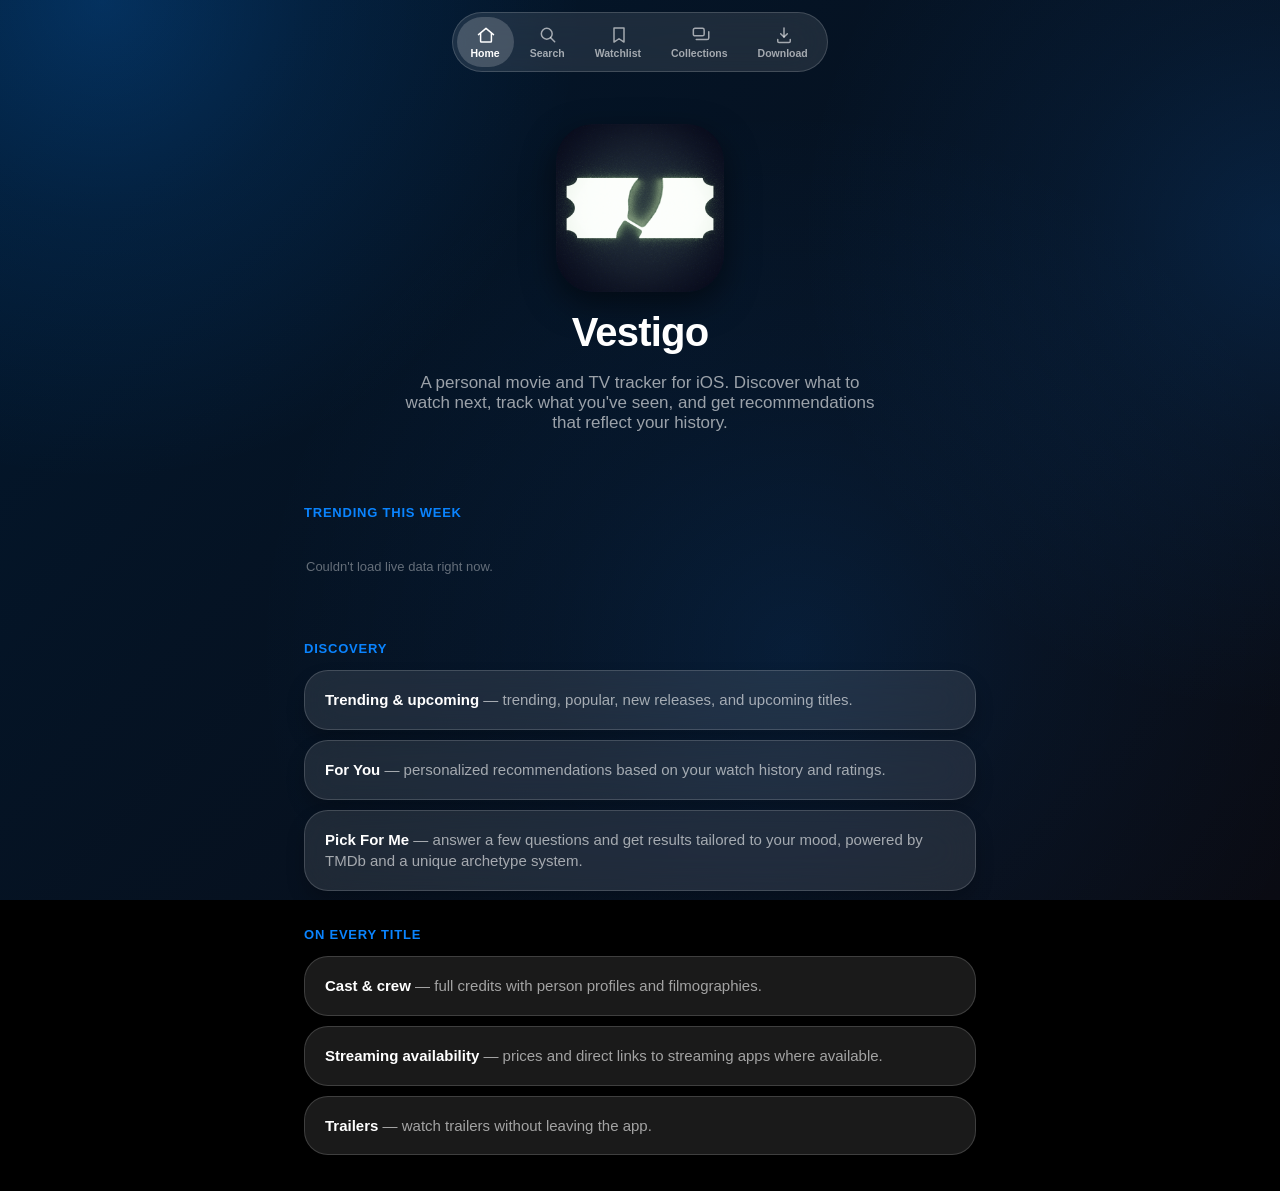
==== commit c3d5fc08: "Add live TMDb data to tabs, swap download UI, restore floating capsule nav" ====
--- a/index.html
+++ b/index.html
@@ -32,47 +32,50 @@
     }
     .hero-actions { display: flex; gap: 12px; flex-wrap: wrap; justify-content: center; margin-top: 6px; }
 
-    /* Tab bar — a top menu bar covering the app's own five tabs (Home, Search,
-       Watchlist, Collections, Friends), with Friends swapped for the
-       web-only Download tab since there's no account system here. */
+    /* Tab bar — a floating glass capsule at the top, mirroring the app's own
+       selectedGlassCapsule pattern (ViewModifiers.swift): an outer translucent
+       pill container with an inner pill highlight on the active tab, rather
+       than a flat full-width bar. */
     nav.tabs {
-      position: sticky;
+      position: fixed;
       top: 0;
+      left: 0;
+      right: 0;
       z-index: 10;
       display: flex;
       justify-content: center;
-      gap: 4px;
-      padding: 10px max(12px, env(safe-area-inset-left));
-      background: rgba(10, 10, 14, 0.82);
-      border-bottom: 1px solid var(--glass-stroke);
+      padding: 12px 0;
+    }
+    .tab-bar {
+      display: inline-flex;
+      gap: 2px;
+      padding: 4px;
+      border-radius: var(--radius-pill);
+      background: var(--glass-fill);
+      border: 1px solid var(--glass-stroke);
       backdrop-filter: blur(20px);
       -webkit-backdrop-filter: blur(20px);
+      max-width: 100%;
       overflow-x: auto;
     }
     .tab-btn {
       display: flex;
+      flex-direction: column;
       align-items: center;
-      gap: 6px;
+      gap: 2px;
       border: none;
       background: transparent;
-      color: var(--text-tertiary);
-      font-size: 13px;
+      color: var(--text-secondary);
+      font-size: 10.5px;
       font-weight: 600;
       padding: 8px 14px;
-      border-radius: var(--radius-pill);
+      border-radius: calc(var(--radius-pill) - 4px);
       cursor: pointer;
-      transition: color 200ms ease, background-color 200ms ease;
+      transition: background-color 200ms ease, color 200ms ease;
       white-space: nowrap;
     }
-    .tab-btn svg { width: 18px; height: 18px; flex-shrink: 0; }
-    .tab-btn.active { color: var(--accent); background: rgba(10, 132, 255, 0.14); }
-
-    /* Icon-only on narrow phones — five icon+label pairs don't fit under ~430px. */
-    @media (max-width: 430px) {
-      nav.tabs { gap: 2px; padding: 8px max(6px, env(safe-area-inset-left)); }
-      .tab-btn { padding: 8px 12px; }
-      .tab-btn .label { display: none; }
-    }
+    .tab-btn svg { width: 20px; height: 20px; flex-shrink: 0; }
+    .tab-btn.active { background: rgba(255, 255, 255, 0.18); color: var(--text); }
 
     section.panel { display: none; }
     section.panel.active { display: block; }
@@ -108,15 +111,66 @@
     .panel-intro h1 { font-size: 26px; margin: 0 0 8px; }
     .panel-intro p { color: var(--text-secondary); margin: 0 auto; max-width: 440px; }
 
-    .download-panel {
-      display: flex;
-      flex-direction: column;
-      align-items: center;
-      text-align: center;
-      gap: 22px;
-      padding: 44px 0 24px;
-    }
-    .download-panel .glass { padding: 28px 24px; width: 100%; max-width: 420px; }
+    #panel-download .hero { padding-bottom: 8px; }
+
+    /* Horizontally-scrolling rows of real, live TMDb data — see assets/live-data.js.
+       Each card links to /media/, the same landing page shared media links use. */
+    .media-row {
+      display: flex;
+      gap: 14px;
+      overflow-x: auto;
+      scroll-snap-type: x proximity;
+      /* Full-bleed: break out of .wrap's centered 720px column on wide
+         screens so the row uses the whole viewport width, while padding
+         keeps the first card aligned with the text above it. */
+      width: 100vw;
+      margin-left: calc(50% - 50vw);
+      padding: 4px max(24px, calc((100vw - var(--max-width)) / 2 + 24px)) 10px;
+    }
+    .media-card {
+      flex: 0 0 auto;
+      width: 120px;
+      scroll-snap-align: start;
+    }
+    .media-card-poster {
+      width: 120px;
+      height: 180px;
+      border-radius: 18%;
+      background: var(--glass-fill);
+      overflow: hidden;
+      box-shadow: 0 8px 18px rgba(0, 0, 0, 0.4);
+    }
+    .media-card-poster img { width: 100%; height: 100%; object-fit: cover; }
+    .media-card-title {
+      margin-top: 8px;
+      font-size: 12.5px;
+      font-weight: 600;
+      line-height: 1.3;
+      display: -webkit-box;
+      -webkit-line-clamp: 2;
+      -webkit-box-orient: vertical;
+      overflow: hidden;
+    }
+    .media-card-meta { margin-top: 2px; font-size: 11px; color: var(--text-tertiary); }
+    .row-loading, .row-error { padding: 8px 2px; }
+
+    .search-box {
+      display: flex;
+      gap: 8px;
+      margin: 0 0 28px;
+    }
+    .search-box input {
+      flex: 1;
+      min-height: 46px;
+      padding: 0 18px;
+      border-radius: var(--radius-pill);
+      border: 1px solid var(--glass-stroke);
+      background: var(--glass-fill);
+      color: var(--text);
+      font-size: 15px;
+    }
+    .search-box input::placeholder { color: var(--text-tertiary); }
+    .search-box input:focus { outline: 2px solid var(--accent); outline-offset: 1px; }
 
     /* About — mirrors AboutInfoView.swift's Settings > About tab. */
     .about-section {
@@ -156,31 +210,98 @@
   </style>
 </head>
 <body>
-  <nav class="tabs" role="tablist" aria-label="Vestigo site sections">
-    <button class="tab-btn active" data-panel="home" role="tab" aria-selected="true">
-      <svg viewBox="0 0 24 24" fill="none" stroke="currentColor" stroke-width="1.8" stroke-linecap="round" stroke-linejoin="round"><path d="M3 11.5 12 4l9 7.5"/><path d="M5.5 10v9.5A1 1 0 0 0 6.5 20.5h11a1 1 0 0 0 1-1V10"/></svg>
-      <span class="label">Home</span>
-    </button>
-    <button class="tab-btn" data-panel="search" role="tab" aria-selected="false">
-      <svg viewBox="0 0 24 24" fill="none" stroke="currentColor" stroke-width="1.8" stroke-linecap="round" stroke-linejoin="round"><circle cx="10.5" cy="10.5" r="6.5"/><path d="M20 20l-4.8-4.8"/></svg>
-      <span class="label">Search</span>
-    </button>
-    <button class="tab-btn" data-panel="watchlist" role="tab" aria-selected="false">
-      <svg viewBox="0 0 24 24" fill="none" stroke="currentColor" stroke-width="1.8" stroke-linecap="round" stroke-linejoin="round"><path d="M6 3.5h12v17l-6-4-6 4z"/></svg>
-      <span class="label">Watchlist</span>
-    </button>
-    <button class="tab-btn" data-panel="collections" role="tab" aria-selected="false">
-      <svg viewBox="0 0 24 24" fill="none" stroke="currentColor" stroke-width="1.8" stroke-linecap="round" stroke-linejoin="round"><rect x="4" y="4" width="13" height="9" rx="2"/><path d="M7.5 17.5h13a2 2 0 0 0 2-2V8"/></svg>
-      <span class="label">Collections</span>
-    </button>
-    <button class="tab-btn" data-panel="download" role="tab" aria-selected="false">
-      <svg viewBox="0 0 24 24" fill="none" stroke="currentColor" stroke-width="1.8" stroke-linecap="round" stroke-linejoin="round"><path d="M12 3.5v11"/><path d="M8 10.5l4 4 4-4"/><path d="M4.5 17.5v2A1.5 1.5 0 0 0 6 21h12a1.5 1.5 0 0 0 1.5-1.5v-2"/></svg>
-      <span class="label">Download</span>
-    </button>
+  <nav class="tabs">
+    <div class="tab-bar" role="tablist" aria-label="Vestigo site sections">
+      <button class="tab-btn active" data-panel="home" role="tab" aria-selected="true">
+        <svg viewBox="0 0 24 24" fill="none" stroke="currentColor" stroke-width="1.8" stroke-linecap="round" stroke-linejoin="round"><path d="M3 11.5 12 4l9 7.5"/><path d="M5.5 10v9.5A1 1 0 0 0 6.5 20.5h11a1 1 0 0 0 1-1V10"/></svg>
+        <span class="label">Home</span>
+      </button>
+      <button class="tab-btn" data-panel="search" role="tab" aria-selected="false">
+        <svg viewBox="0 0 24 24" fill="none" stroke="currentColor" stroke-width="1.8" stroke-linecap="round" stroke-linejoin="round"><circle cx="10.5" cy="10.5" r="6.5"/><path d="M20 20l-4.8-4.8"/></svg>
+        <span class="label">Search</span>
+      </button>
+      <button class="tab-btn" data-panel="watchlist" role="tab" aria-selected="false">
+        <svg viewBox="0 0 24 24" fill="none" stroke="currentColor" stroke-width="1.8" stroke-linecap="round" stroke-linejoin="round"><path d="M6 3.5h12v17l-6-4-6 4z"/></svg>
+        <span class="label">Watchlist</span>
+      </button>
+      <button class="tab-btn" data-panel="collections" role="tab" aria-selected="false">
+        <svg viewBox="0 0 24 24" fill="none" stroke="currentColor" stroke-width="1.8" stroke-linecap="round" stroke-linejoin="round"><rect x="4" y="4" width="13" height="9" rx="2"/><path d="M7.5 17.5h13a2 2 0 0 0 2-2V8"/></svg>
+        <span class="label">Collections</span>
+      </button>
+      <button class="tab-btn" data-panel="download" role="tab" aria-selected="false">
+        <svg viewBox="0 0 24 24" fill="none" stroke="currentColor" stroke-width="1.8" stroke-linecap="round" stroke-linejoin="round"><path d="M12 3.5v11"/><path d="M8 10.5l4 4 4-4"/><path d="M4.5 17.5v2A1.5 1.5 0 0 0 6 21h12a1.5 1.5 0 0 0 1.5-1.5v-2"/></svg>
+        <span class="label">Download</span>
+      </button>
+    </div>
   </nav>
 
   <main class="wrap">
     <section id="panel-home" class="panel active">
+      <header class="hero fade-in">
+        <img src="vestigo-app-icon.png" alt="Vestigo app icon" class="app-icon" width="1024" height="1024">
+        <h1 class="title">Vestigo</h1>
+        <p class="tagline">A personal movie and TV tracker for iOS. Discover what to watch next, track what you've seen, and get recommendations that reflect your history.</p>
+      </header>
+
+      <div class="feature-group fade-in">
+        <h2>Trending this week</h2>
+        <div class="media-row" id="row-trending"><p class="small row-loading">Loading live data…</p></div>
+      </div>
+
+      <div class="feature-group fade-in">
+        <h2>Discovery</h2>
+        <div class="glass feature-card"><p><strong>Trending &amp; upcoming</strong> — trending, popular, new releases, and upcoming titles.</p></div>
+        <div class="glass feature-card"><p><strong>For You</strong> — personalized recommendations based on your watch history and ratings.</p></div>
+        <div class="glass feature-card"><p><strong>Pick For Me</strong> — answer a few questions and get results tailored to your mood, powered by TMDb and a unique archetype system.</p></div>
+      </div>
+
+      <div class="feature-group fade-in">
+        <h2>On every title</h2>
+        <div class="glass feature-card"><p><strong>Cast &amp; crew</strong> — full credits with person profiles and filmographies.</p></div>
+        <div class="glass feature-card"><p><strong>Streaming availability</strong> — prices and direct links to streaming apps where available.</p></div>
+        <div class="glass feature-card"><p><strong>Trailers</strong> — watch trailers without leaving the app.</p></div>
+      </div>
+    </section>
+
+    <section id="panel-search" class="panel">
+      <div class="panel-intro fade-in">
+        <div class="icon-badge glass"><svg viewBox="0 0 24 24" fill="none" stroke="currentColor" stroke-width="1.8" stroke-linecap="round" stroke-linejoin="round"><circle cx="10.5" cy="10.5" r="6.5"/><path d="M20 20l-4.8-4.8"/></svg></div>
+        <h1>Search</h1>
+        <p>Find exactly what you're in the mood for.</p>
+      </div>
+      <div class="feature-group fade-in">
+        <form class="search-box" id="search-form">
+          <input type="search" id="search-input" placeholder="Search movies and TV shows" autocomplete="off">
+        </form>
+        <div class="media-row" id="search-results"></div>
+      </div>
+    </section>
+
+    <section id="panel-watchlist" class="panel">
+      <div class="panel-intro fade-in">
+        <div class="icon-badge glass"><svg viewBox="0 0 24 24" fill="none" stroke="currentColor" stroke-width="1.8" stroke-linecap="round" stroke-linejoin="round"><path d="M6 3.5h12v17l-6-4-6 4z"/></svg></div>
+        <h1>Watchlist</h1>
+        <p>Everything you save shows up here — ratings, watched dates, and episode progress included. Here's what's coming up that's worth adding to yours:</p>
+      </div>
+      <div class="feature-group fade-in">
+        <h2>Upcoming releases</h2>
+        <div class="media-row" id="row-upcoming"><p class="small row-loading">Loading live data…</p></div>
+      </div>
+    </section>
+
+    <section id="panel-collections" class="panel">
+      <div class="panel-intro fade-in">
+        <div class="icon-badge glass"><svg viewBox="0 0 24 24" fill="none" stroke="currentColor" stroke-width="1.8" stroke-linecap="round" stroke-linejoin="round"><rect x="4" y="4" width="13" height="9" rx="2"/><path d="M7.5 17.5h13a2 2 0 0 0 2-2V8"/></svg></div>
+        <h1>Collections</h1>
+        <p>Organize your library, your way — or let Vestigo group it automatically by franchise. Here's what's popular right now:</p>
+      </div>
+      <div class="feature-group fade-in">
+        <h2>Popular movies</h2>
+        <div class="media-row" id="row-popular"><p class="small row-loading">Loading live data…</p></div>
+      </div>
+    </section>
+
+    <section id="panel-download" class="panel">
       <header class="hero fade-in">
         <img src="vestigo-app-icon.png" alt="Vestigo app icon" class="app-icon" width="1024" height="1024">
         <h1 class="title">Vestigo</h1>
@@ -188,72 +309,8 @@
         <div class="hero-actions">
           <a class="btn btn-primary" href="https://testflight.apple.com/join/zbvP2WEx" target="_blank" rel="noopener noreferrer">Download on TestFlight</a>
         </div>
+        <p class="small">iOS 26.0 or later required.</p>
       </header>
-
-      <div class="feature-group fade-in">
-        <h2>Discovery</h2>
-        <div class="glass feature-card"><p><strong>Trending &amp; upcoming</strong> — trending, popular, new releases, and upcoming titles.</p></div>
-        <div class="glass feature-card"><p><strong>For You</strong> — personalized recommendations based on your watch history and ratings.</p></div>
-        <div class="glass feature-card"><p><strong>Pick For Me</strong> — answer a few questions and get results tailored to your mood, powered by TMDb and a unique archetype system.</p></div>
-      </div>
-
-      <div class="feature-group fade-in">
-        <h2>On every title</h2>
-        <div class="glass feature-card"><p><strong>Cast &amp; crew</strong> — full credits with person profiles and filmographies.</p></div>
-        <div class="glass feature-card"><p><strong>Streaming availability</strong> — prices and direct links to streaming apps where available.</p></div>
-        <div class="glass feature-card"><p><strong>Trailers</strong> — watch trailers without leaving the app.</p></div>
-      </div>
-    </section>
-
-    <section id="panel-search" class="panel">
-      <div class="panel-intro fade-in">
-        <div class="icon-badge glass"><svg viewBox="0 0 24 24" fill="none" stroke="currentColor" stroke-width="1.8" stroke-linecap="round" stroke-linejoin="round"><circle cx="10.5" cy="10.5" r="6.5"/><path d="M20 20l-4.8-4.8"/></svg></div>
-        <h1>Search</h1>
-        <p>Find exactly what you're in the mood for.</p>
-      </div>
-      <div class="feature-group fade-in">
-        <div class="glass feature-card"><p><strong>Find anything</strong> — search titles or people by name.</p></div>
-        <div class="glass feature-card"><p><strong>Genre browsing</strong> — collections for every genre and franchise, right from the empty state.</p></div>
-        <div class="glass feature-card"><p><strong>Filters</strong> — narrow results by runtime, release date, and minimum rating.</p></div>
-      </div>
-    </section>
-
-    <section id="panel-watchlist" class="panel">
-      <div class="panel-intro fade-in">
-        <div class="icon-badge glass"><svg viewBox="0 0 24 24" fill="none" stroke="currentColor" stroke-width="1.8" stroke-linecap="round" stroke-linejoin="round"><path d="M6 3.5h12v17l-6-4-6 4z"/></svg></div>
-        <h1>Watchlist</h1>
-        <p>Everything you've saved, and everything you've seen.</p>
-      </div>
-      <div class="feature-group fade-in">
-        <div class="glass feature-card"><p><strong>Watched &amp; watchlist</strong> — mark movies and series as watched or save them for later.</p></div>
-        <div class="glass feature-card"><p><strong>Ratings</strong> — rate what you've seen from 1–5, with half-star increments.</p></div>
-        <div class="glass feature-card"><p><strong>Episode progress</strong> — track season and episode progress for TV series.</p></div>
-        <div class="glass feature-card"><p><strong>Not interested</strong> — hide items you don't want to see again.</p></div>
-      </div>
-    </section>
-
-    <section id="panel-collections" class="panel">
-      <div class="panel-intro fade-in">
-        <div class="icon-badge glass"><svg viewBox="0 0 24 24" fill="none" stroke="currentColor" stroke-width="1.8" stroke-linecap="round" stroke-linejoin="round"><rect x="4" y="4" width="13" height="9" rx="2"/><path d="M7.5 17.5h13a2 2 0 0 0 2-2V8"/></svg></div>
-        <h1>Collections</h1>
-        <p>Organize your library, your way — or let Vestigo do it.</p>
-      </div>
-      <div class="feature-group fade-in">
-        <div class="glass feature-card"><p><strong>Custom collections</strong> — group titles any way you like.</p></div>
-        <div class="glass feature-card"><p><strong>Automatic grouping</strong> — franchise and series collections are suggested automatically as you log more titles.</p></div>
-      </div>
-    </section>
-
-    <section id="panel-download" class="panel">
-      <div class="download-panel fade-in">
-        <img src="vestigo-app-icon.png" alt="Vestigo app icon" class="app-icon" width="1024" height="1024">
-        <h1 class="title">Get Vestigo</h1>
-        <div class="glass">
-          <p class="sub" style="margin: 0 0 16px;">Vestigo is currently distributed through TestFlight while it's in beta.</p>
-          <a class="btn btn-primary btn-block" href="https://testflight.apple.com/join/zbvP2WEx" target="_blank" rel="noopener noreferrer">Download on TestFlight</a>
-        </div>
-        <p class="small">iOS 26.0 or later required.</p>
-      </div>
 
       <div class="about-section fade-in">
         <h2>About</h2>
@@ -304,6 +361,7 @@
   </main>
 
   <script src="assets/site.js"></script>
+  <script src="assets/live-data.js"></script>
   <script>
     document.querySelectorAll(".tab-btn").forEach((btn) => {
       btn.addEventListener("click", () => {
@@ -322,6 +380,7 @@
         window.scrollTo({ top: 0, behavior: "instant" });
         history.replaceState(null, "", target === "home" ? "#" : `#${target}`);
         initFadeInOnScroll();
+        loadDataForPanel(target);
       });
     });
 
@@ -330,6 +389,16 @@
     if (initialBtn && initialTab !== "home") initialBtn.click();
 
     initFadeInOnScroll();
+    initSearchBox();
+    loadDataForPanel(initialTab);
+
+    // nav.tabs is fixed, so it doesn't reserve space in flow — measure it and
+    // push content down by exactly that much, keeping it in sync on resize.
+    function syncNavOffset() {
+      document.body.style.paddingTop = document.querySelector("nav.tabs").offsetHeight + "px";
+    }
+    syncNavOffset();
+    window.addEventListener("resize", syncNavOffset);
   </script>
 </body>
 </html>
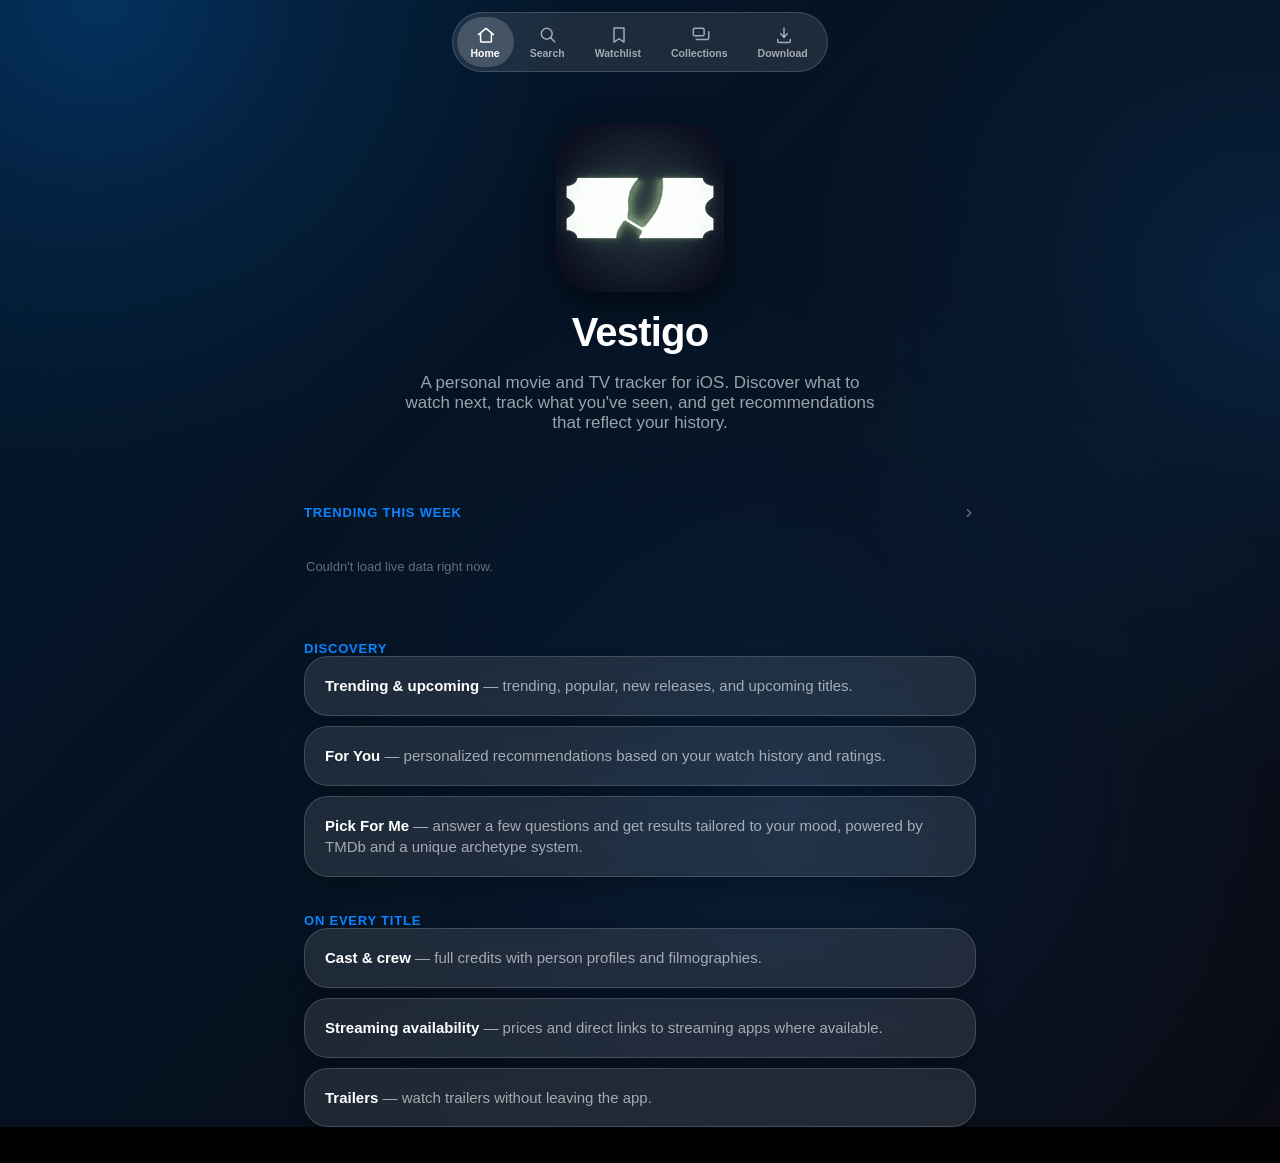
==== commit cdd702aa: "Add chevron expand-to-grid, fit-and-center rows on desktop, fix mobile background gap" ====
--- a/index.html
+++ b/index.html
@@ -87,8 +87,28 @@
       text-transform: uppercase;
       letter-spacing: 0.06em;
       color: var(--accent);
+      margin: 0;
+    }
+
+    /* Section header row — title + chevron, matching MediaSection.swift's
+       tappable "Title ... chevron.right" pattern. Tapping expands the row
+       below into a full wrapping grid instead of navigating away. */
+    .section-header {
+      display: flex;
+      align-items: center;
+      justify-content: space-between;
+      gap: 8px;
+      cursor: pointer;
       margin: 0 0 14px;
     }
+    .section-header .chevron {
+      width: 14px;
+      height: 14px;
+      flex-shrink: 0;
+      color: var(--text-tertiary);
+      transition: transform 200ms ease;
+    }
+    .section-header.expanded .chevron { transform: rotate(90deg); }
     .feature-card {
       padding: 18px 20px;
       margin-bottom: 10px;
@@ -125,7 +145,19 @@
          keeps the first card aligned with the text above it. */
       width: 100vw;
       margin-left: calc(50% - 50vw);
-      padding: 4px max(24px, calc((100vw - var(--max-width)) / 2 + 24px)) 10px;
+      padding: 4px max(32px, calc((100vw - var(--max-width)) / 2 + 24px)) 10px;
+    }
+    /* Desktop, collapsed: capped to however many cards fit with no scroll
+       needed (computed in live-data.js), centered instead of left-anchored. */
+    .media-row.media-row-center {
+      justify-content: center;
+      overflow-x: visible;
+    }
+    /* Chevron-expanded: show the full fetched list as a wrapping grid. */
+    .media-row.media-row-wrap {
+      flex-wrap: wrap;
+      overflow-x: visible;
+      justify-content: center;
     }
     .media-card {
       flex: 0 0 auto;
@@ -244,7 +276,10 @@
       </header>
 
       <div class="feature-group fade-in">
-        <h2>Trending this week</h2>
+        <div class="section-header" data-row="row-trending" role="button" tabindex="0">
+          <h2>Trending this week</h2>
+          <svg class="chevron" viewBox="0 0 24 24" fill="none" stroke="currentColor" stroke-width="2.2" stroke-linecap="round" stroke-linejoin="round"><path d="M9 6l6 6-6 6"/></svg>
+        </div>
         <div class="media-row" id="row-trending"><p class="small row-loading">Loading live data…</p></div>
       </div>
 
@@ -284,7 +319,10 @@
         <p>Everything you save shows up here — ratings, watched dates, and episode progress included. Here's what's coming up that's worth adding to yours:</p>
       </div>
       <div class="feature-group fade-in">
-        <h2>Upcoming releases</h2>
+        <div class="section-header" data-row="row-upcoming" role="button" tabindex="0">
+          <h2>Upcoming releases</h2>
+          <svg class="chevron" viewBox="0 0 24 24" fill="none" stroke="currentColor" stroke-width="2.2" stroke-linecap="round" stroke-linejoin="round"><path d="M9 6l6 6-6 6"/></svg>
+        </div>
         <div class="media-row" id="row-upcoming"><p class="small row-loading">Loading live data…</p></div>
       </div>
     </section>
@@ -296,7 +334,10 @@
         <p>Organize your library, your way — or let Vestigo group it automatically by franchise. Here's what's popular right now:</p>
       </div>
       <div class="feature-group fade-in">
-        <h2>Popular movies</h2>
+        <div class="section-header" data-row="row-popular" role="button" tabindex="0">
+          <h2>Popular movies</h2>
+          <svg class="chevron" viewBox="0 0 24 24" fill="none" stroke="currentColor" stroke-width="2.2" stroke-linecap="round" stroke-linejoin="round"><path d="M9 6l6 6-6 6"/></svg>
+        </div>
         <div class="media-row" id="row-popular"><p class="small row-loading">Loading live data…</p></div>
       </div>
     </section>
@@ -390,6 +431,7 @@
 
     initFadeInOnScroll();
     initSearchBox();
+    initSectionHeaders();
     loadDataForPanel(initialTab);
 
     // nav.tabs is fixed, so it doesn't reserve space in flow — measure it and
--- a/assets/site.css
+++ b/assets/site.css
@@ -23,31 +23,27 @@
 html, body {
   margin: 0;
   min-height: 100%;
-}
-
-body {
-  min-height: 100svh;
-  position: relative;
-  background: var(--bg);
-  color: var(--text);
-  font-family: -apple-system, BlinkMacSystemFont, "SF Pro Text", "Segoe UI", sans-serif;
-  -webkit-font-smoothing: antialiased;
-  overflow-x: hidden;
+  background: #000;
+  /* Prevents mobile Safari's rubber-band overscroll from revealing plain
+     black past the top/bottom edges when the dynamic toolbar shows/hides. */
+  overscroll-behavior-y: none;
 }
 
 /* Matches AppBackground in Vestigo/Views/BaseScreen.swift: a top-left→bottom-right
    gradient from the accent color into near-black, plus three soft accent-colored
-   glow blobs. Fixed so it reads the same while scrolling, like the app's backdrop. */
-body::before {
-  content: "";
-  position: fixed;
-  inset: 0;
-  z-index: -1;
+   glow blobs. This is body's own background (not a separate fixed layer) so
+   it always exactly covers body's box — no viewport-tracking edge cases. */
+body {
+  min-height: 100svh;
   background:
     radial-gradient(circle 480px at 8% 0%, rgba(10, 132, 255, 0.24) 0%, rgba(10, 132, 255, 0.10) 45%, transparent 100%),
     radial-gradient(circle 480px at 100% 26%, rgba(10, 132, 255, 0.16) 0%, rgba(10, 132, 255, 0.07) 45%, transparent 100%),
     radial-gradient(circle 540px at 62% 72%, rgba(10, 132, 255, 0.12) 0%, rgba(10, 132, 255, 0.05) 45%, transparent 100%),
     linear-gradient(135deg, rgba(10, 132, 255, 0.18), rgb(10, 11, 19));
+  color: var(--text);
+  font-family: -apple-system, BlinkMacSystemFont, "SF Pro Text", "Segoe UI", sans-serif;
+  -webkit-font-smoothing: antialiased;
+  overflow-x: hidden;
 }
 
 img { display: block; max-width: 100%; height: auto; }
